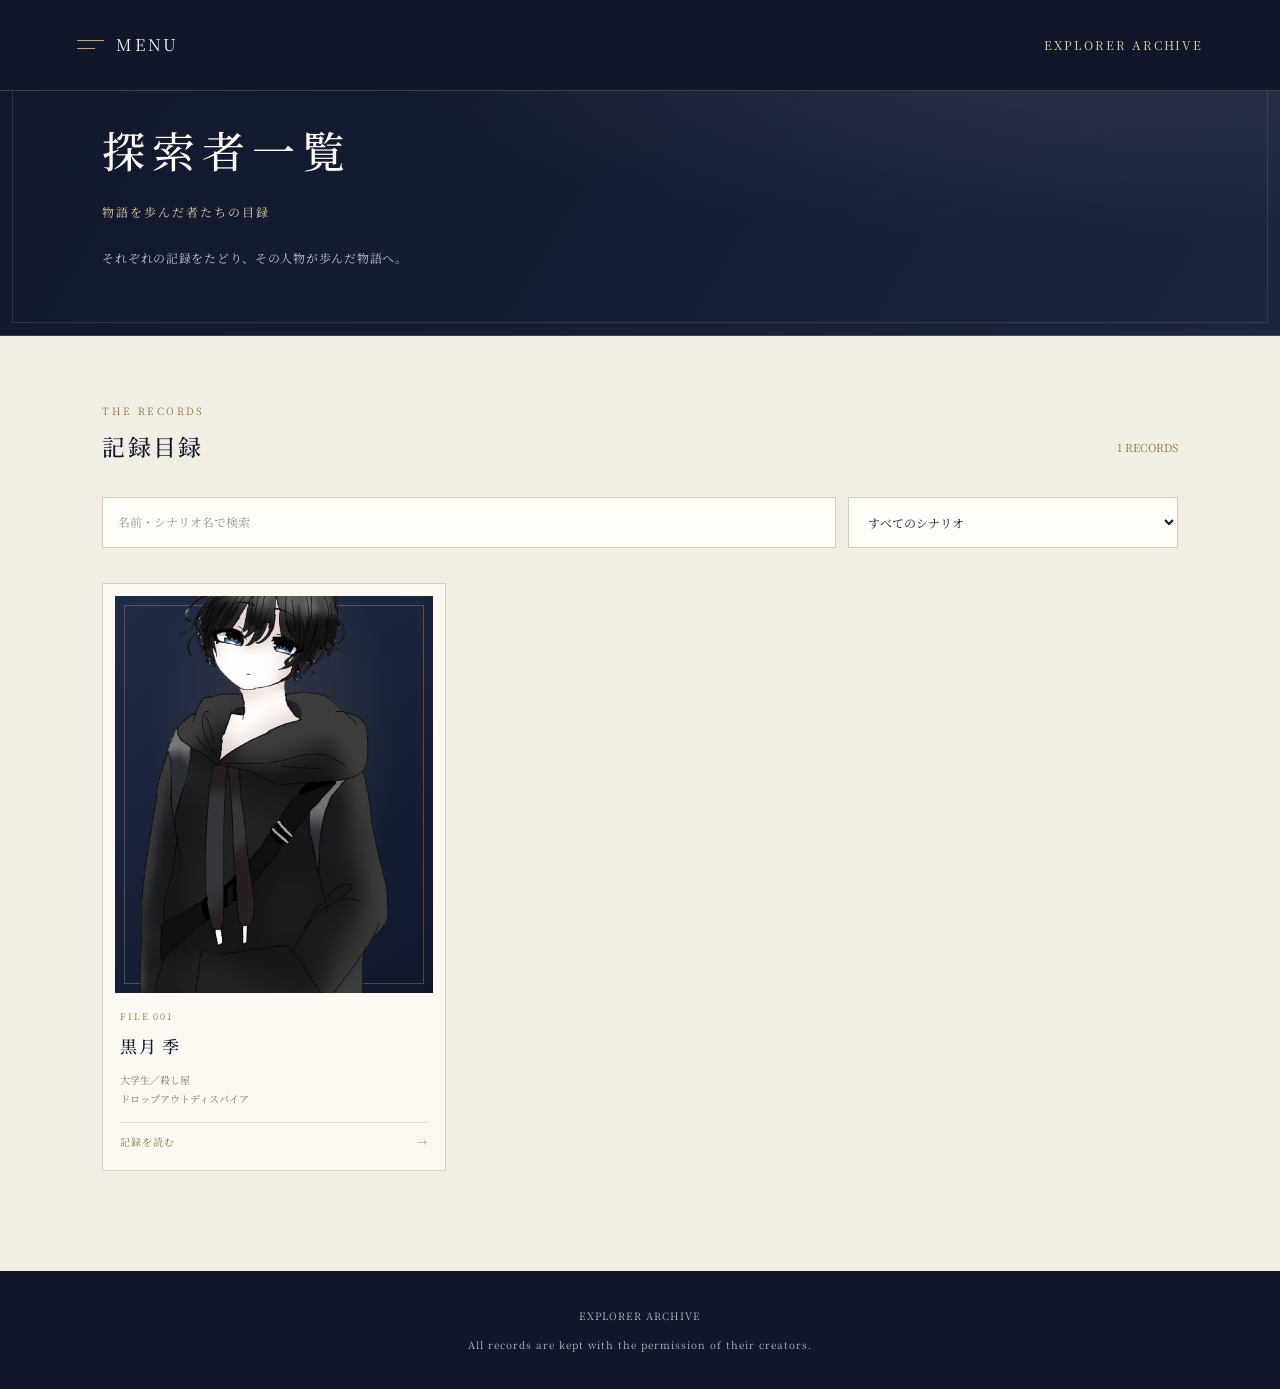
==== explorers.html @ 7deade72 "Update portrait image styles in explorers.html Adjust portrait image styling for better fit." ====
<!DOCTYPE html>
<html lang="ja">
<head>
  <meta charset="UTF-8">
  <meta name="viewport" content="width=device-width, initial-scale=1.0">
  <meta name="description" content="物語を歩んだ探索者たちの記録目録。">
  <title>探索者一覧 | 探索者記録庫</title>

  <link rel="preconnect" href="https://fonts.googleapis.com">
  <link rel="preconnect" href="https://fonts.gstatic.com" crossorigin>
  <link href="https://fonts.googleapis.com/css2?family=Noto+Serif+JP:wght@400;500;600;700&display=swap" rel="stylesheet">

  <style>
    :root {
      --ink: #10172b;
      --ink-light: #1a2540;
      --gold: #c5a66a;
      --gold-light: #e3d2a5;
      --paper: #f3eee3;
      --white: #fffdf7;
      --muted: #b7b7bd;
    }

    * { box-sizing: border-box; }

    html { scroll-behavior: smooth; }

    body {
      margin: 0;
      background: var(--ink);
      color: var(--paper);
      font-family: "Noto Serif JP", serif;
      line-height: 1.9;
    }

    a {
      color: inherit;
      text-decoration: none;
    }

    button, input, select { font: inherit; }

    
/* ヘッダー */

.site-header {
  position: absolute;
  z-index: 103;
  top: 0;
  left: 0;
  display: flex;
  align-items: center;
  justify-content: space-between;
  width: 100%;
  padding: 22px 6%;
  border-bottom: 1px solid rgba(197, 166, 106, 0.3);
  background: var(--ink);
}

    
.menu-button {
  position: relative;
  z-index: 102;
  display: flex;
  align-items: center;
  gap: 12px;
  padding: 8px 0;
  border: 0;
  background: transparent;
  color: var(--paper);
  cursor: pointer;
  letter-spacing: 0.18em;
}

.menu-icon {
  position: relative;
  display: block;
  width: 27px;
  height: 20px;
}

.menu-icon span {
  position: absolute;
  left: 0;
  display: block;
  width: 27px;
  height: 1px;
  background: var(--gold);
  transition: transform 0.3s ease, top 0.3s ease, width 0.3s ease;
}

.menu-icon span:first-child {
  top: 5px;
}

.menu-icon span:last-child {
  top: 13px;
  width: 18px;
}

.menu-button:hover .menu-icon span:last-child {
  width: 27px;
}

/* メニューを開くと二本線が「×」になる */
.menu-button[aria-expanded="true"] .menu-icon span:first-child {
  top: 9px;
  transform: rotate(45deg);
}

.menu-button[aria-expanded="true"] .menu-icon span:last-child {
  top: 9px;
  width: 27px;
  transform: rotate(-45deg);
}

    .brand {
      color: var(--gold-light);
      font-size: 12px;
      letter-spacing: .16em;
    }

.menu-panel {
  position: fixed;
  z-index: 101;
  top: 0;
  bottom: 0;
  left: 0;
  width: 320px;
  max-width: 84vw;
  padding: 105px 30px 35px;
  overflow-y: auto;
  border-right: 1px solid rgba(197, 166, 106, 0.65);
  background: rgba(16, 23, 43, 0.98);
  box-shadow: 12px 0 40px rgba(0, 0, 0, 0.25);
  transform: translateX(-105%);
  visibility: hidden;
  transition: transform 0.35s ease, visibility 0.35s ease;
}

.menu-panel.open {
  transform: translateX(0);
  visibility: visible;
}

/* メニュー下部の紹介文 */
.menu-footer {
  margin-top: 70px;
  padding-top: 18px;
  color: rgba(243, 238, 227, 0.55);
  font-size: 10px;
  letter-spacing: 0.12em;
  line-height: 2.2;
}

.menu-footer span {
  display: block;
  margin-top: 5px;
  color: rgba(197, 166, 106, 0.55);
  font-size: 8px;
  letter-spacing: 0.2em;
}


    
.menu-heading {
  margin-bottom: 28px;
  padding-bottom: 22px;
  border-bottom: 1px solid rgba(197, 166, 106, 0.45);
  text-align: center;
}

.menu-flower {
  margin-bottom: 10px;
  color: var(--gold-light);
  font-size: 22px;
  line-height: 1.5;
}

.menu-heading p {
  margin: 0;
  color: var(--gold-light);
  font-size: 16px;
  letter-spacing: 0.15em;
}

.menu-heading span {
  display: block;
  margin-top: 7px;
  color: #a8adbb;
  font-size: 9px;
  letter-spacing: 0.2em;
}

.menu-panel a {
  display: block;
  padding: 15px 8px;
  border-bottom: 1px solid rgba(197, 166, 106, 0.18);
  color: var(--paper);
  font-size: 14px;
  letter-spacing: 0.12em;
  transition: color 0.25s ease, padding-left 0.25s ease;
}

.menu-panel a:hover {
  padding-left: 16px;
  color: var(--gold-light);
}


    .menu-button,
    .menu-panel { isolation: isolate; }

    /* ページ見出し */
    .page-heading {
      position: relative;
      padding: 75px 8% 65px;
      overflow: hidden;
      border-bottom: 1px solid rgba(197,166,106,.25);
      background:
        radial-gradient(ellipse at 85% 20%, rgba(91,79,111,.28), transparent 45%),
        linear-gradient(120deg, #10172b, #1a2540);
    }

    .page-heading::before {
      position: absolute;
      inset: 12px;
      border: 1px solid rgba(197,166,106,.18);
      content: "";
      pointer-events: none;
    }

    .eyebrow {
      margin: 0 0 15px;
      color: var(--gold);
      font-size: 10px;
      letter-spacing: .3em;
    }

    .page-heading h1 {
      margin: 0;
      color: var(--white);
      font-size: clamp(28px, 5vw, 43px);
      font-weight: 500;
      letter-spacing: .16em;
    }

    .heading-subtitle {
      margin: 10px 0 0;
      color: var(--gold-light);
      font-size: 12px;
      letter-spacing: .16em;
    }

    .heading-description {
      margin: 24px 0 0;
      color: #c9cad2;
      font-size: 12px;
      letter-spacing: .06em;
    }

    
.menu-flower {
  margin-bottom: 10px;
  color: var(--gold-light);
  font-size: 22px;
  line-height: 1.5;
}


    /* 目録本体 */
    .catalog {
      min-height: 55vh;
      padding: 65px 8% 100px;
      background: var(--paper);
      color: var(--ink);
    }

    .catalog-top {
      display: flex;
      align-items: end;
      justify-content: space-between;
      gap: 20px;
      margin-bottom: 28px;
    }

    .catalog-label {
      margin: 0;
      color: #8e7445;
      font-size: 10px;
      letter-spacing: .24em;
    }

    .catalog-title {
      margin: 5px 0 0;
      font-size: 23px;
      font-weight: 500;
      letter-spacing: .1em;
    }

    .record-count {
      color: #8e7445;
      font-size: 11px;
      white-space: nowrap;
    }

    .search-area {
      display: grid;
      grid-template-columns: minmax(0, 1fr) minmax(150px, .45fr);
      gap: 12px;
      margin-bottom: 35px;
    }

    .search-area input,
    .search-area select {
      width: 100%;
      min-width: 0;
      padding: 13px 15px;
      border: 1px solid #d5cbb8;
      border-radius: 0;
      outline: none;
      background: #fffdf7;
      color: var(--ink);
      font-size: 12px;
    }

    .search-area input:focus,
    .search-area select:focus {
      border-color: #9b804d;
    }

    .search-area input::placeholder {
      color: #99928a;
    }

    /* 探索者カード */
    .explorer-grid {
      display: grid;
      grid-template-columns: repeat(3, minmax(0, 1fr));
      gap: 22px;
    }

    .explorer-card {
      display: block;
      min-width: 0;
      padding: 12px;
      border: 1px solid #d9cfbd;
      background: rgba(255,253,247,.8);
      transition: border-color .25s, transform .25s;
    }

    .explorer-card:hover {
      border-color: var(--gold);
      transform: translateY(-3px);
    }

    .portrait {
      position: relative;
      display: grid;
      place-items: center;
      aspect-ratio: 4 / 5;
      overflow: hidden;
      background:
        radial-gradient(ellipse at 50% 35%, rgba(197,166,106,.16), transparent 55%),
        linear-gradient(145deg, #202b46, #10172b);
      color: var(--gold-light);
    }

    .portrait img {
  width: 100%;
  height: 100%;
  object-fit: cover;
  object-position: center 5%;
  transform: scale(1.2);
    }

    .portrait::before {
      position: absolute;
      inset: 9px;
      border: 1px solid rgba(197,166,106,.35);
      content: "";
    }

    .portrait-mark {
      font-size: 34px;
      opacity: .8;
    }

    .portrait-caption {
      position: absolute;
      right: 14px;
      bottom: 12px;
      left: 14px;
      color: rgba(227,210,165,.75);
      font-size: 8px;
      letter-spacing: .2em;
      text-align: center;
    }

    .card-info {
      padding: 15px 5px 7px;
    }

    .card-number {
      margin: 0;
      color: #8e7445;
      font-size: 9px;
      letter-spacing: .2em;
    }

    .card-name {
      margin: 5px 0 8px;
      font-size: 17px;
      font-weight: 500;
      letter-spacing: .08em;
      overflow-wrap: anywhere;
    }

    .card-meta {
      margin: 0;
      color: #77716a;
      font-size: 10px;
      line-height: 1.9;
      overflow-wrap: anywhere;
    }

    .card-arrow {
      display: flex;
      justify-content: space-between;
      align-items: center;
      margin-top: 14px;
      padding-top: 9px;
      border-top: 1px solid #e5dccd;
      color: #8e7445;
      font-size: 10px;
      letter-spacing: .1em;
    }

    .empty-state {
      padding: 65px 15px;
      border-top: 1px solid #d5cbb8;
      border-bottom: 1px solid #d5cbb8;
      text-align: center;
    }

    .empty-mark {
      color: #a38a5b;
      font-size: 27px;
    }

    .empty-state h3 {
      margin: 12px 0;
      font-size: 17px;
      font-weight: 500;
      letter-spacing: .1em;
    }

    .empty-state p {
      margin: 0;
      color: #77716a;
      font-size: 12px;
    }

    .site-footer {
      padding: 25px 6%;
      color: var(--muted);
      font-size: 10px;
      letter-spacing: .1em;
      text-align: center;
    }

    @media (max-width: 700px) {
      .site-header { padding: 18px 7%; }
      .brand { font-size: 10px; }
      .page-heading { padding: 65px 8% 50px; }
      .catalog { padding: 45px 6% 70px; }
      .explorer-grid { grid-template-columns: repeat(2, minmax(0, 1fr)); gap: 12px; }
      .explorer-card { padding: 8px; }
      .card-name { font-size: 14px; }
      .search-area { grid-template-columns: 1fr; }
    }

    @media (max-width: 360px) {
      .explorer-grid { grid-template-columns: 1fr; }
      .portrait { aspect-ratio: 5 / 4; }
    }


.menu-footer {
  margin-top: 70px;
  padding-top: 18px;
  color: rgba(243, 238, 227, 0.55);
  font-size: 10px;
  letter-spacing: 0.12em;
  line-height: 2.2;
}

.menu-footer span {
  display: block;
  margin-top: 5px;
  color: rgba(197, 166, 106, 0.55);
  font-size: 8px;
  letter-spacing: 0.2em;
}

    
  </style>
</head>

<body>
  <header class="site-header">
    <button class="menu-button" id="menuButton"
      type="button" aria-expanded="false" aria-controls="menuPanel">
      <span class="menu-icon" aria-hidden="true">
        <span></span><span></span>
      </span>
      <span>MENU</span>
    </button>

    <a class="brand" href="index.html">EXPLORER ARCHIVE</a>

    
<nav class="menu-panel" id="menuPanel" aria-label="メインメニュー" inert>
  <div class="menu-heading">
    <div class="menu-flower" aria-hidden="true">✿</div>
    <p>探索者図鑑</p>
    <span>EXPLORER ARCHIVE</span>
  </div>

  <a href="index.html">ホーム</a>
  <a href="explorers.html">探索者一覧</a>
  <a href="about.html">このサイトについて</a>

  <div class="menu-footer">
    それぞれの物語を、ここに。
    <span>EXPLORER ARCHIVE</span>
  </div>
</nav>

  </header>

  <main>
    <section class="page-heading">
      <p class="eyebrow">EXPLORER ARCHIVE / CATALOG</p>
      <h1>探索者一覧</h1>
      <p class="heading-subtitle">物語を歩んだ者たちの目録</p>
      <p class="heading-description">
        それぞれの記録をたどり、その人物が歩んだ物語へ。
      </p>
    </section>

    <section class="catalog">
      <div class="catalog-top">
        <div>
          <p class="catalog-label">THE RECORDS</p>
          <h2 class="catalog-title">記録目録</h2>
        </div>
        <p class="record-count" id="recordCount">0 RECORDS</p>
      </div>

      <div class="search-area">
        <input
          id="searchInput"
          type="search"
          placeholder="名前・シナリオ名で検索"
          aria-label="名前・シナリオ名で検索"
        >
        <select id="scenarioFilter" aria-label="シナリオで絞り込む">
          <option value="">すべてのシナリオ</option>
        </select>
      </div>

      <div class="explorer-grid" id="explorerGrid"></div>

      <div class="empty-state" id="emptyState">
        <div class="empty-mark" aria-hidden="true">✿</div>
        <h3>記録は、これから。</h3>
        <p>探索者たちの物語を、順次収めていきます。</p>
      </div>
    </section>
  </main>

  <footer class="site-footer">
    <p>EXPLORER ARCHIVE</p>
    <p>All records are kept with the permission of their creators.</p>
  </footer>

  <script>
    /*
      探索者を追加するときは、この配列に記録を追加します。
      portrait: 画像ファイルのパス
      scenarios: 参加したシナリオ名
      url: 詳細ページのファイル名
    */
    
const explorers = [
  {
    id: "001",
    name: "黒月 季",
    description: "大学生／殺し屋",
    scenarios: ["ドロップアウトディスパイア"],
    portrait: "images/kurozuki-minoru.png",
    url: "characters/001.html"
  }

    ];

    const grid = document.getElementById("explorerGrid");
    const emptyState = document.getElementById("emptyState");
    const searchInput = document.getElementById("searchInput");
    const scenarioFilter = document.getElementById("scenarioFilter");
    const recordCount = document.getElementById("recordCount");

    function escapeHTML(value) {
      return String(value).replace(/[&<>"']/g, char => ({
        "&": "&amp;",
        "<": "&lt;",
        ">": "&gt;",
        '"': "&quot;",
        "'": "&#39;"
      })[char]);
    }

    function setupScenarioFilter() {
      const scenarios = [...new Set(
        explorers.flatMap(person => person.scenarios || [])
      )].sort();

      scenarios.forEach(scenario => {
        const option = document.createElement("option");
        option.value = scenario;
        option.textContent = scenario;
        scenarioFilter.appendChild(option);
      });
    }

    function renderExplorers() {
      const query = searchInput.value.trim().toLowerCase();
      const selectedScenario = scenarioFilter.value;

      const filtered = explorers.filter(person => {
        const searchable = [
          person.name,
          person.description,
          ...(person.scenarios || [])
        ].join(" ").toLowerCase();

        const matchesQuery = searchable.includes(query);
        const matchesScenario = !selectedScenario ||
          (person.scenarios || []).includes(selectedScenario);

        return matchesQuery && matchesScenario;
      });

      recordCount.textContent = `${filtered.length} RECORDS`;
      grid.innerHTML = "";

      filtered.forEach(person => {
        const card = document.createElement("a");
        card.className = "explorer-card";
        card.href = person.url || "#";
        card.setAttribute("aria-label", `${person.name}の記録`);

        const portrait = person.portrait
          ? `<img src="${escapeHTML(person.portrait)}"
               alt="${escapeHTML(person.name)}の立ち絵"
               style="width:100%;height:100%;object-fit:cover;position:absolute;inset:0;">`
          : `<span class="portrait-mark" aria-hidden="true">✿</span>
             <span class="portrait-caption">EXPLORER RECORD</span>`;

        const scenarios = (person.scenarios || [])
          .map(escapeHTML).join(" ／ ");

        card.innerHTML = `
          <div class="portrait">${portrait}</div>
          <div class="card-info">
            <p class="card-number">FILE ${escapeHTML(person.id)}</p>
            <h3 class="card-name">${escapeHTML(person.name)}</h3>
            <p class="card-meta">${escapeHTML(person.description || "")}</p>
            <p class="card-meta">${scenarios}</p>
            <div class="card-arrow">
              <span>記録を読む</span><span aria-hidden="true">→</span>
            </div>
          </div>
        `;

        if (!person.url) {
          card.addEventListener("click", event => event.preventDefault());
          card.setAttribute("aria-disabled", "true");
        }

        grid.appendChild(card);
      });

      emptyState.hidden = filtered.length > 0;

      if (explorers.length > 0 && filtered.length === 0) {
        emptyState.querySelector("h3").textContent = "該当する記録がありません";
        emptyState.querySelector("p").textContent =
          "検索語やシナリオ名を変更してお試しください。";
      } else {
        emptyState.querySelector("h3").textContent = "記録は、これから。";
        emptyState.querySelector("p").textContent =
          "探索者たちの物語を、順次収めていきます。";
      }
    }

    searchInput.addEventListener("input", renderExplorers);
    scenarioFilter.addEventListener("change", renderExplorers);

    setupScenarioFilter();
    renderExplorers();

    
const menuButton = document.getElementById("menuButton");
const menuPanel = document.getElementById("menuPanel");

function setMenuOpen(isOpen) {
  menuPanel.classList.toggle("open", isOpen);
  menuButton.setAttribute("aria-expanded", String(isOpen));
  menuPanel.inert = !isOpen;
}

menuButton.addEventListener("click", () => {
  const isOpen =
    menuButton.getAttribute("aria-expanded") === "true";

  setMenuOpen(!isOpen);
});

document.addEventListener("click", (event) => {
  if (
    menuButton.getAttribute("aria-expanded") === "true" &&
    !menuButton.contains(event.target) &&
    !menuPanel.contains(event.target)
  ) {
    setMenuOpen(false);
  }
});

document.addEventListener("keydown", (event) => {
  if (event.key === "Escape") {
    setMenuOpen(false);
  }
});

menuPanel.querySelectorAll("a").forEach((link) => {
  link.addEventListener("click", () => {
    setMenuOpen(false);
  });
});

  </script>
</body>
</html>
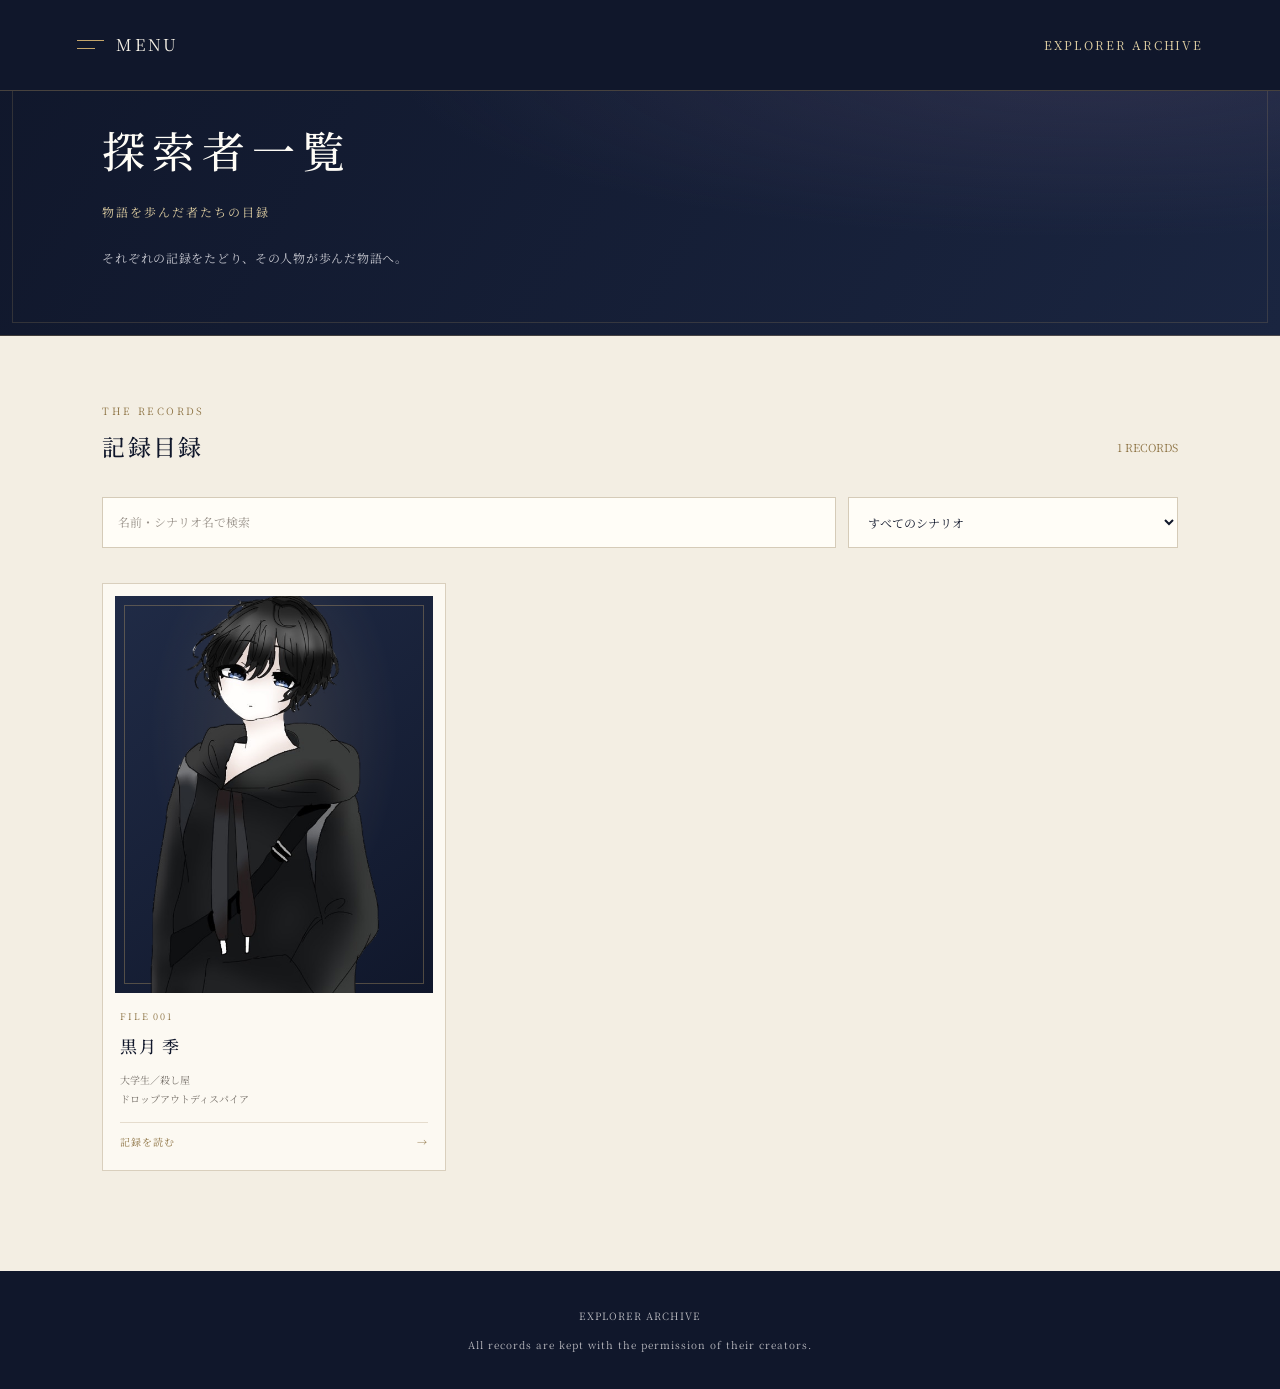
==== commit 05572858: "Adjust portrait image styling for better fit" ====
--- a/explorers.html
+++ b/explorers.html
@@ -371,8 +371,8 @@
   width: 100%;
   height: 100%;
   object-fit: cover;
-  object-position: center 5%;
-  transform: scale(1.2);
+  object-position: center 1%;
+  transform: scale(1.1);
     }
 
     .portrait::before {
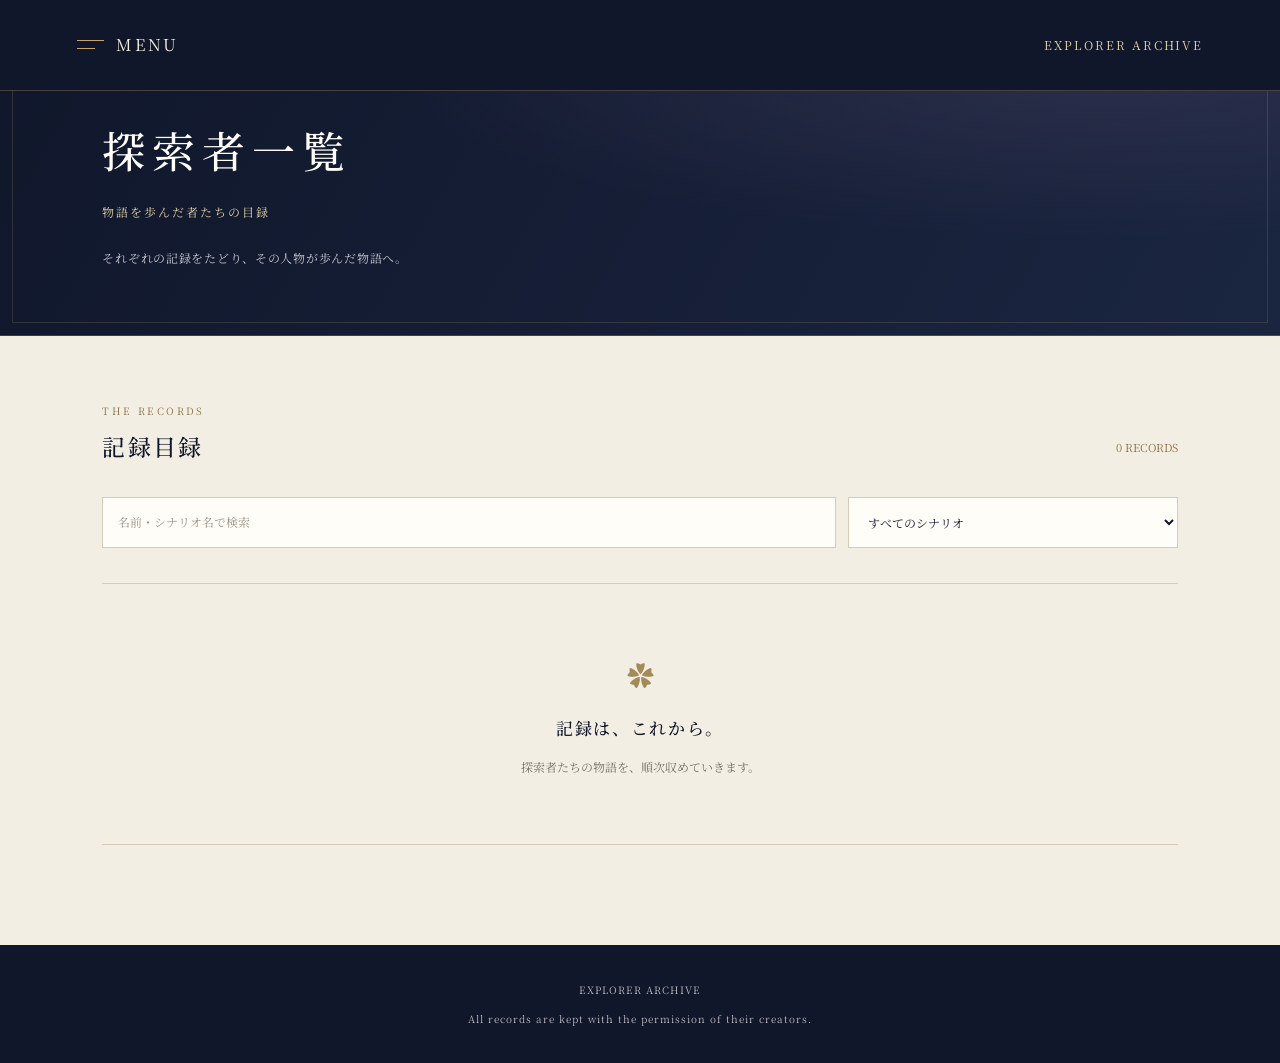
==== commit 53876ea8: "Update explorers.html" ====
--- a/explorers.html
+++ b/explorers.html
@@ -604,6 +604,17 @@
     url: "characters/001.html"
   }
 
+  
+{
+  id: "002",
+  name: "秋野 楓",
+  description: "高校生",
+  scenarios: ["初恋性ストックホルム症候群"],
+  portrait: "images/akino-kaede.png",
+  url: "characters/002.html"
+}
+
+
     ];
 
     const grid = document.getElementById("explorerGrid");
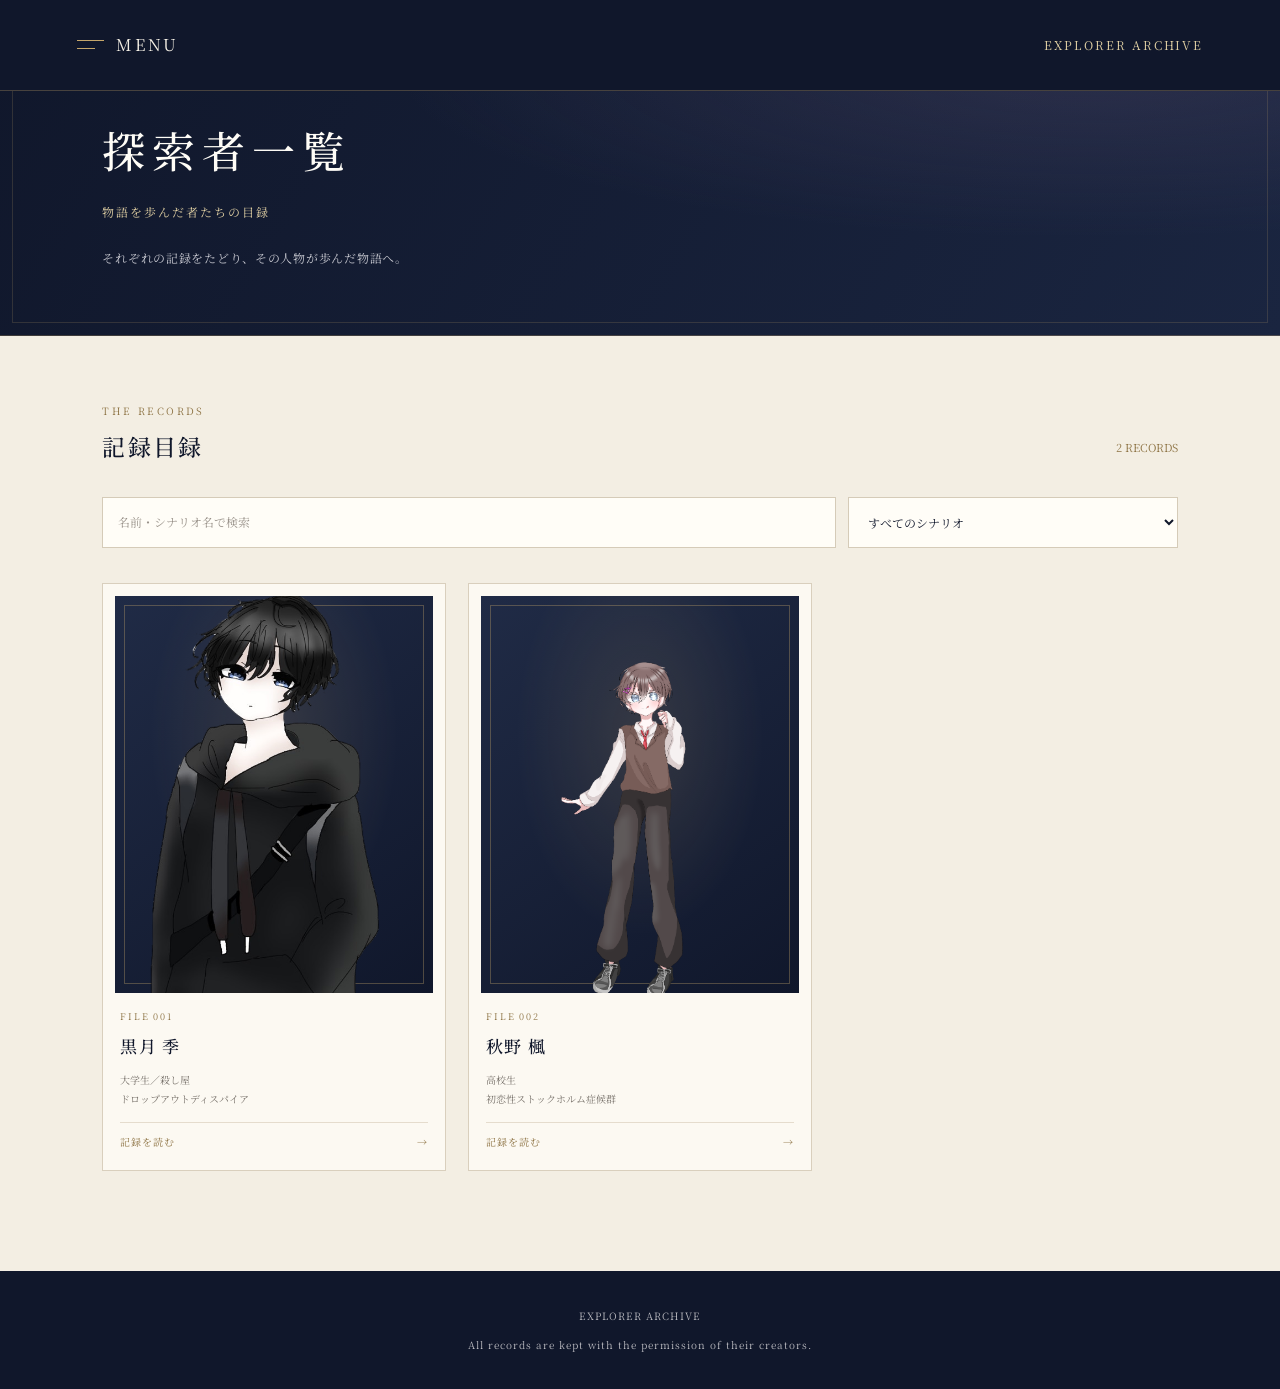
==== commit e1ec5cbb: "Fix explorers array declaration syntax" ====
--- a/explorers.html
+++ b/explorers.html
@@ -594,6 +594,7 @@
       url: 詳細ページのファイル名
     */
     
+
 const explorers = [
   {
     id: "001",
@@ -602,20 +603,18 @@
     scenarios: ["ドロップアウトディスパイア"],
     portrait: "images/kurozuki-minoru.png",
     url: "characters/001.html"
+  },
+  {
+    id: "002",
+    name: "秋野 楓",
+    description: "高校生",
+    scenarios: ["初恋性ストックホルム症候群"],
+    portrait: "images/akino-kaede.png",
+    url: "characters/002.html"
   }
-
-  
-{
-  id: "002",
-  name: "秋野 楓",
-  description: "高校生",
-  scenarios: ["初恋性ストックホルム症候群"],
-  portrait: "images/akino-kaede.png",
-  url: "characters/002.html"
-}
-
-
-    ];
+];
+
+
 
     const grid = document.getElementById("explorerGrid");
     const emptyState = document.getElementById("emptyState");
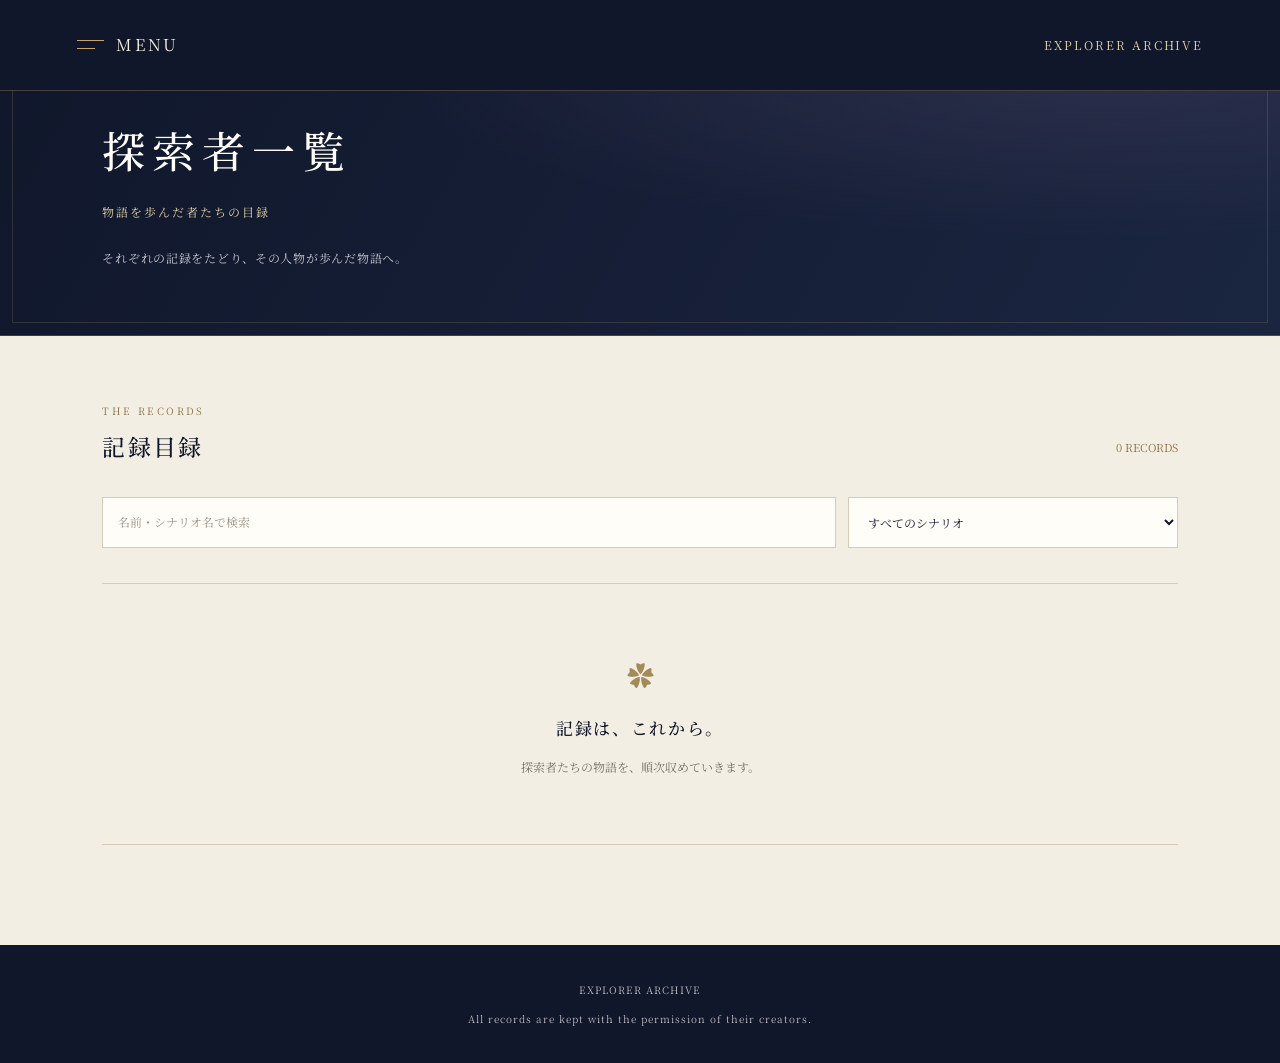
==== commit 6827c077: "Refactor portrait rendering logic in explorers.html" ====
--- a/explorers.html
+++ b/explorers.html
@@ -673,11 +673,8 @@
         card.setAttribute("aria-label", `${person.name}の記録`);
 
         const portrait = person.portrait
-          ? `<img src="${escapeHTML(person.portrait)}"
-               alt="${escapeHTML(person.name)}の立ち絵"
-               style="width:100%;height:100%;object-fit:cover;position:absolute;inset:0;">`
-          : `<span class="portrait-mark" aria-hidden="true">✿</span>
-             <span class="portrait-caption">EXPLORER RECORD</span>`;
+? "<img src="${escapeHTML(person.portrait)}" alt="${escapeHTML(person.name)}の立ち絵" style="width:100%;height:100%;object-fit:${person.id === '002' ? 'contain' : 'cover'};object-position:center;position:absolute;inset:0;${person.id === '002' ? 'transform:scale(0.92);' : 'transform:scale(1.1);'}">"
+: "<span class="portrait-mark" aria-hidden="true">✿</span> <span class="portrait-caption">EXPLORER RECORD</span>";
 
         const scenarios = (person.scenarios || [])
           .map(escapeHTML).join(" ／ ");
